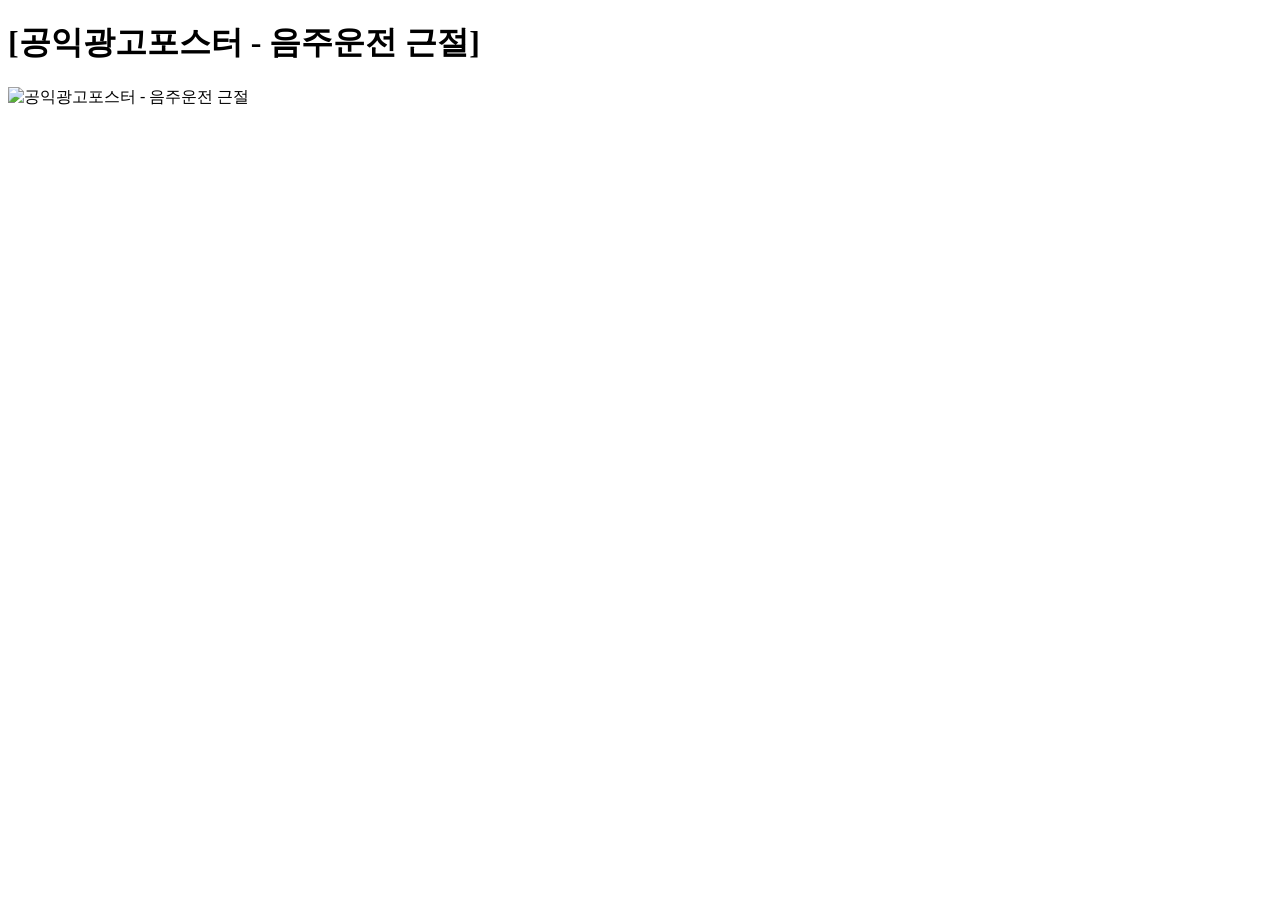
==== index-10.html @ fe0e8985 "Add files via upload" ====
<!DOCTYPE html>
<html lang="ko">
<head>
    <meta charset="UTF-8">
    <meta name="viewport" content="width=device-width, initial-scale=1.0">
    <title>이미지 추가 소스</title>
    <link rel="stylesheet" href="style.css">
</head>
<body>

    <div class="container">
        <header>
            <h1>[공익광고포스터 - 음주운전 근절]</h1>
        </header>
        <main>
            <!-- 이미지를 감싸는 영역 -->
            <div class="image-box">
                <img src="./images/공익광고포스터.png" alt="공익광고포스터 - 음주운전 근절" style="max-width: 600px; width: 100%; height: auto;">
            </div>
        </main>
    </div>

</body>
</html>
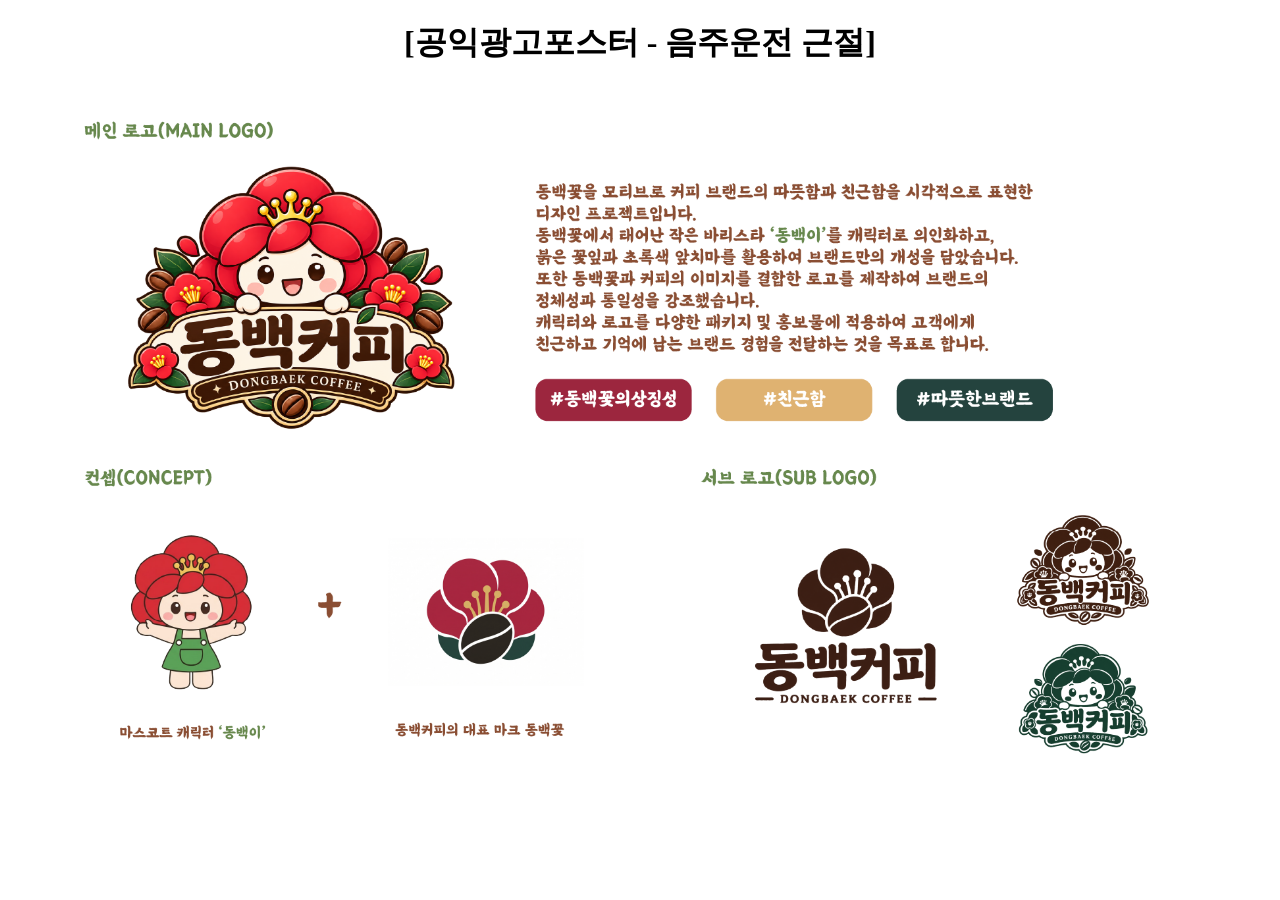
==== commit 6518e024: "Add files via upload" ====
--- a/index-10.html
+++ b/index-10.html
@@ -9,14 +9,17 @@
 <body>
 
     <div class="container">
-        <header>
+        <header style="text-align: center;">
             <h1>[공익광고포스터 - 음주운전 근절]</h1>
         </header>
         <main>
             <!-- 이미지를 감싸는 영역 -->
-            <div class="image-box">
-                <img src="./images/공익광고포스터.png" alt="공익광고포스터 - 음주운전 근절" style="max-width: 600px; width: 100%; height: auto;">
-            </div>
+                <div class="image-box" style="text-align: center;">
+                <img src="./images/동백이 로고디자인 시안(1).png" 
+                    alt="팀프로젝트 - 동백커피" 
+                    style="max-width: 1280px; width: 100%; height: auto;"
+                    class="lightbox-img">
+                </div>
         </main>
     </div>
 
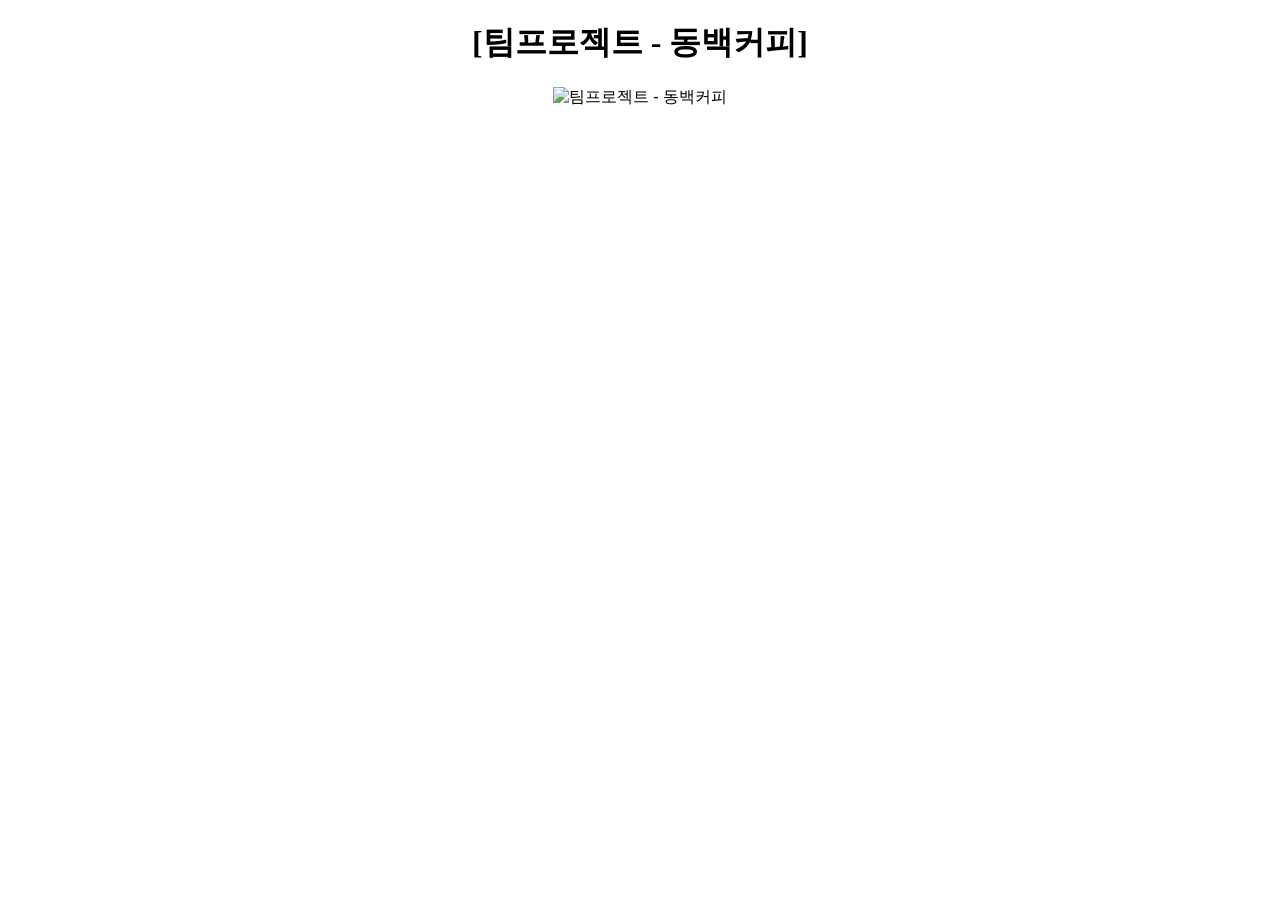
==== commit e14ff2cf: "Add files via upload" ====
--- a/index-10.html
+++ b/index-10.html
@@ -10,7 +10,7 @@
 
     <div class="container">
         <header style="text-align: center;">
-            <h1>[공익광고포스터 - 음주운전 근절]</h1>
+            <h1>[팀프로젝트 - 동백커피]</h1>
         </header>
         <main>
             <!-- 이미지를 감싸는 영역 -->
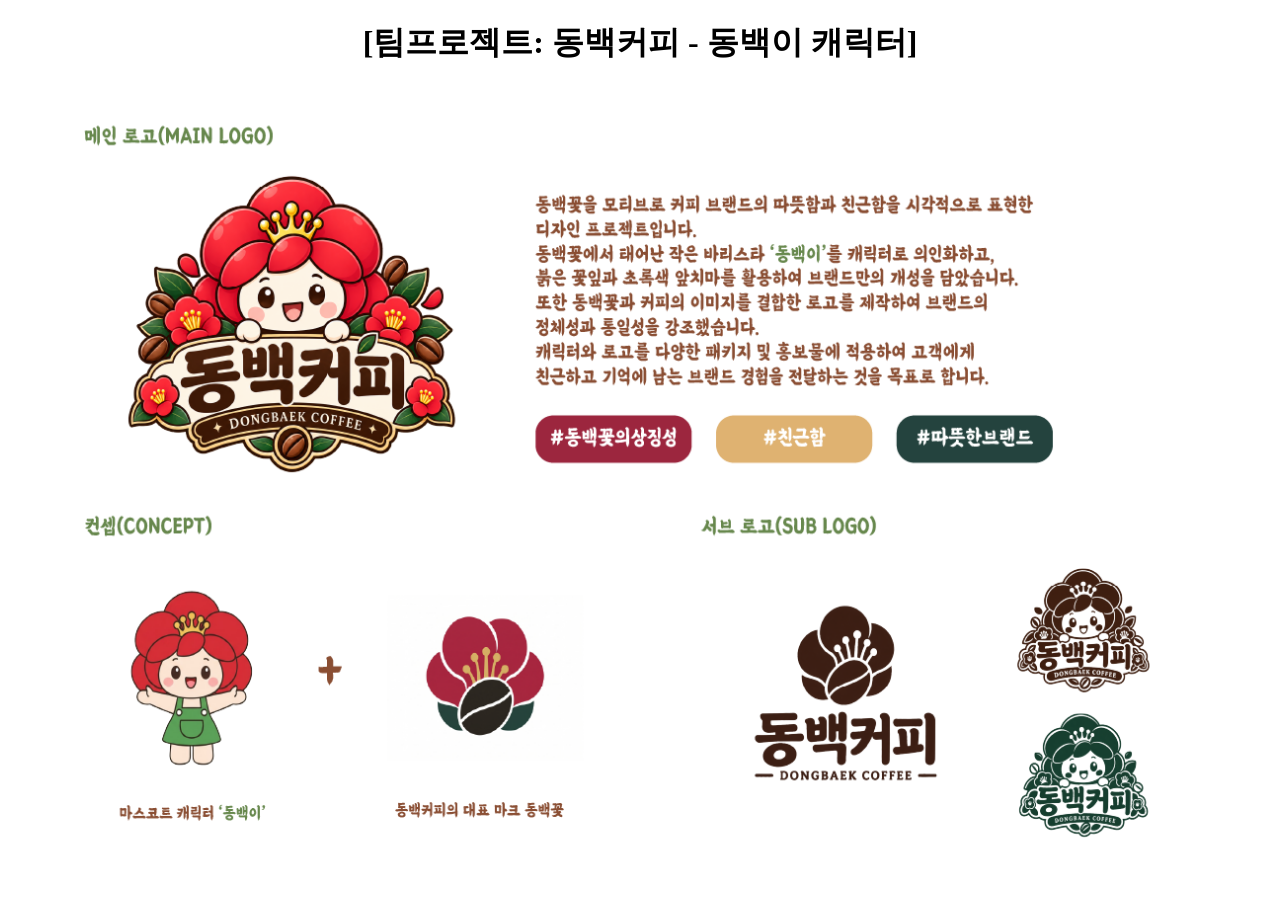
==== commit d2f0a87a: "Add files via upload" ====
--- a/index-10.html
+++ b/index-10.html
@@ -10,13 +10,13 @@
 
     <div class="container">
         <header style="text-align: center;">
-            <h1>[팀프로젝트 - 동백커피]</h1>
+            <h1>[팀프로젝트: 동백커피 - 동백이 캐릭터]</h1>
         </header>
         <main>
             <!-- 이미지를 감싸는 영역 -->
                 <div class="image-box" style="text-align: center;">
                 <img src="./images/동백이 로고디자인 시안(1).png" 
-                    alt="팀프로젝트 - 동백커피" 
+                    alt="팀프로젝트: 동백커피 - 동백이 캐릭터" 
                     style="max-width: 1280px; width: 100%; height: auto;"
                     class="lightbox-img">
                 </div>
